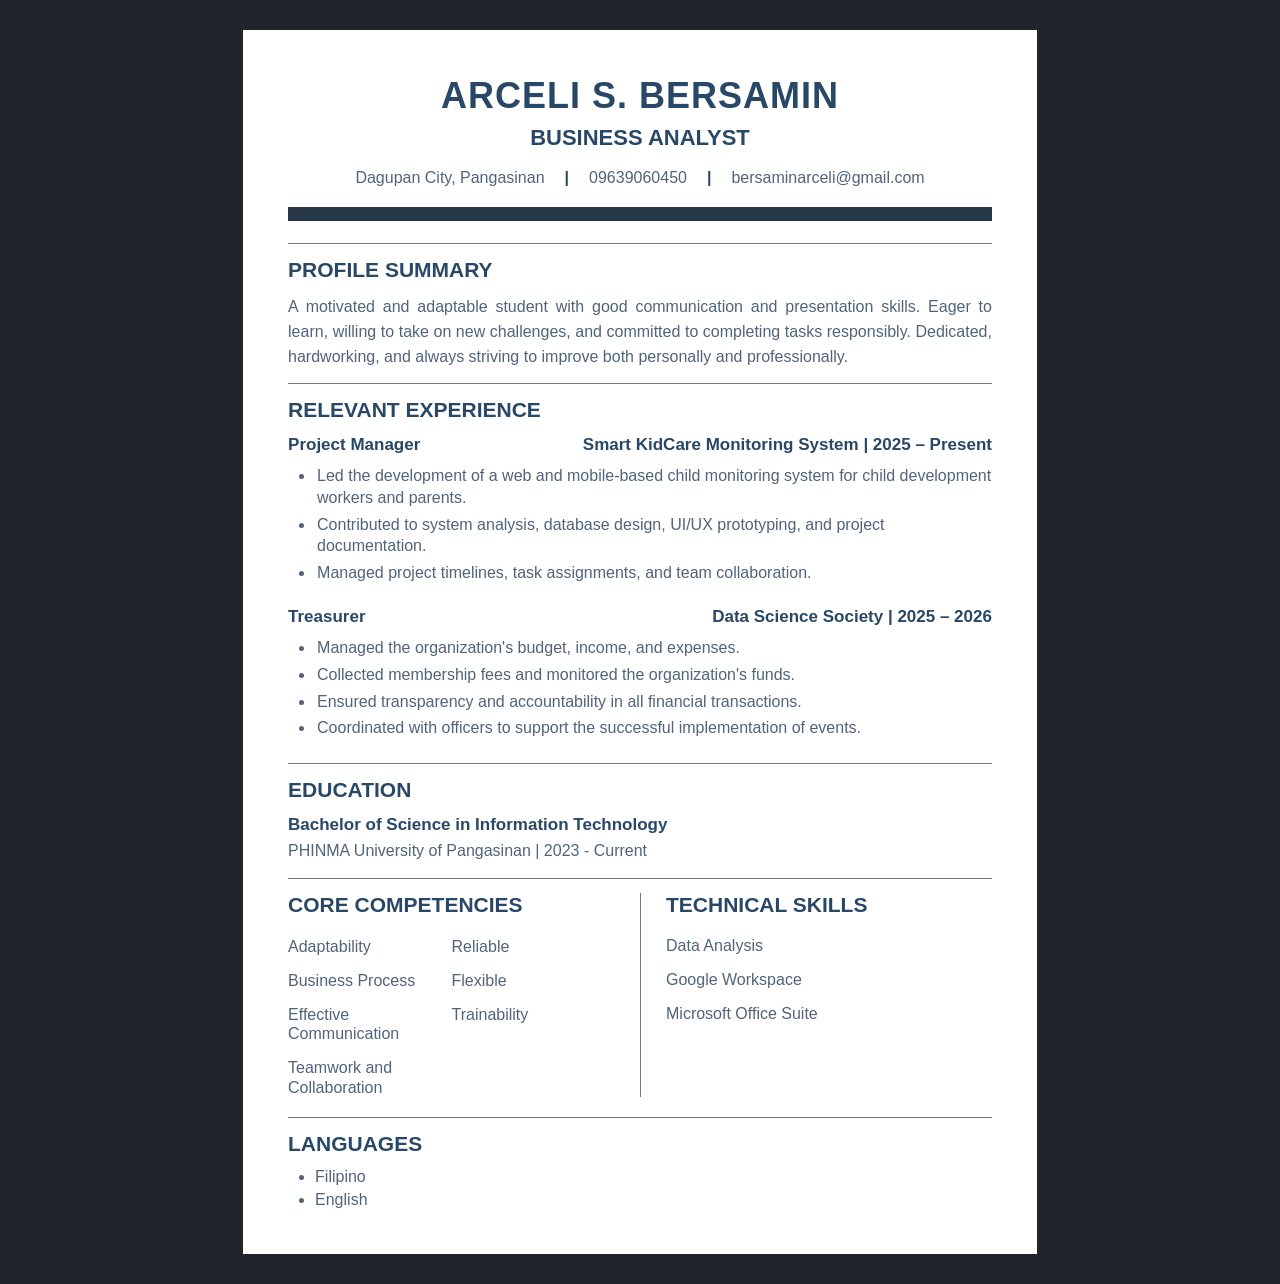
==== bersamin.html @ d405deb0 "Add HTML CV for Arceli S. Bersamin This file contains the HTML structure and styling for Arceli S. B" ====
<!DOCTYPE html>
<html lang="en">
<head>
    <meta charset="UTF-8">
    <meta name="viewport" content="width=device-width, initial-scale=1.0">

    <title>Arceli S. Bersamin - Curriculum Vitae</title>

    <style>

        /* ==============================
           PAGE / BODY
        ============================== */

        * {
            box-sizing: border-box;
        }

        body {
            margin: 0;
            padding: 30px;
            background-color: #20252b;
            font-family: Arial, Helvetica, sans-serif;
            color: #30465e;
        }

        .cv {
            width: 8.27in;
            min-height: 11.69in;
            margin: 0 auto;
            padding: 45px 45px 40px 45px;
            background-color: white;
        }


        /* ==============================
           HEADER
        ============================== */

        .header {
            text-align: center;
        }

        .name {
            margin: 0;
            font-size: 36px;
            font-weight: 800;
            letter-spacing: 1px;
            color: #294766;
        }

        .job-title {
            margin: 8px 0 18px 0;
            font-size: 22px;
            font-weight: bold;
            color: #294766;
        }

        .contact {
            display: flex;
            justify-content: center;
            align-items: center;
            gap: 20px;
            font-size: 16px;
            color: #50647a;
        }

        .contact .divider {
            font-weight: bold;
            color: #294766;
        }


        /* ==============================
           THICK LINE UNDER HEADER
        ============================== */

        .header-line {
            height: 14px;
            background-color: #263847;
            margin-top: 20px;
            margin-bottom: 22px;
        }


        /* ==============================
           GENERAL SECTIONS
        ============================== */

        .section {
            border-top: 1px solid #777;
            padding-top: 14px;
            margin-top: 14px;
        }

        .section-title {
            margin: 0 0 13px 0;
            font-size: 21px;
            font-weight: 800;
            color: #294766;
        }


        /* ==============================
           PROFILE SUMMARY
        ============================== */

        .profile-text {
            margin: 0;
            font-size: 16px;
            line-height: 1.55;
            text-align: justify;
            color: #50647a;
        }


        /* ==============================
           EXPERIENCE
        ============================== */

        .experience {
            margin-bottom: 24px;
        }

        .experience-header {
            display: flex;
            justify-content: space-between;
            align-items: baseline;
            margin-bottom: 10px;
        }

        .position {
            font-size: 17px;
            font-weight: bold;
            color: #294766;
        }

        .company {
            font-size: 17px;
            font-weight: bold;
            color: #294766;
            text-align: right;
        }

        .experience ul {
            margin: 0;
            padding-left: 27px;
        }

        .experience li {
            margin-bottom: 5px;
            padding-left: 2px;
            font-size: 16px;
            line-height: 1.35;
            color: #50647a;
        }


        /* ==============================
           EDUCATION
        ============================== */

        .education-title {
            margin-bottom: 7px;
            font-size: 17px;
            font-weight: bold;
            color: #294766;
        }

        .education-details {
            font-size: 16px;
            color: #50647a;
        }


        /* ==============================
           TWO COLUMN SECTION
        ============================== */

        .two-columns {
            display: grid;
            grid-template-columns: 1fr 1fr;
            margin-top: 18px;
            padding-top: 14px;
            border-top: 1px solid #777;
        }

        .column {
            padding-right: 25px;
        }

        .column + .column {
            padding-left: 25px;
            padding-right: 0;
            border-left: 1px solid #777;
        }

        .column-title {
            margin: 0 0 20px 0;
            font-size: 21px;
            font-weight: 800;
            color: #294766;
        }


        /* ==============================
           CORE COMPETENCIES
        ============================== */

        .competencies {
            display: grid;
            grid-template-columns: 1fr 1fr;
            row-gap: 15px;
            font-size: 16px;
            color: #50647a;
        }

        .competencies div {
            line-height: 1.2;
        }


        /* ==============================
           TECHNICAL SKILLS
        ============================== */

        .technical-skills {
            display: flex;
            flex-direction: column;
            gap: 16px;
            font-size: 16px;
            color: #50647a;
        }


        /* ==============================
           LANGUAGES
        ============================== */

        .languages {
            margin-top: 20px;
            padding-top: 14px;
            border-top: 1px solid #777;
        }

        .languages-title {
            margin: 0 0 12px 0;
            font-size: 21px;
            font-weight: 800;
            color: #294766;
        }

        .languages ul {
            margin: 0;
            padding-left: 27px;
        }

        .languages li {
            margin-bottom: 5px;
            font-size: 16px;
            color: #50647a;
        }


        /* ==============================
           PRINT / SAVE AS PDF
        ============================== */

        @media print {

            body {
                margin: 0;
                padding: 0;
                background-color: white;
            }

            .cv {
                width: 8.27in;
                min-height: 11.69in;
                margin: 0;
                padding: 45px 45px 40px 45px;
                box-shadow: none;
            }

            @page {
                size: A4;
                margin: 0;
            }
        }


        /* ==============================
           MOBILE RESPONSIVE
        ============================== */

        @media screen and (max-width: 800px) {

            body {
                padding: 10px;
            }

            .cv {
                width: 100%;
                min-height: auto;
                padding: 30px 25px;
            }

            .name {
                font-size: 28px;
            }

            .job-title {
                font-size: 18px;
            }

            .contact {
                flex-direction: column;
                gap: 5px;
            }

            .contact .divider {
                display: none;
            }

            .experience-header {
                flex-direction: column;
                gap: 5px;
            }

            .company {
                text-align: left;
            }

            .two-columns {
                grid-template-columns: 1fr;
            }

            .column {
                padding-right: 0;
            }

            .column + .column {
                margin-top: 25px;
                padding-top: 20px;
                padding-left: 0;
                border-left: none;
                border-top: 1px solid #777;
            }
        }

    </style>
</head>


<body>

    <!-- ==========================================
         CV CONTAINER
    =========================================== -->

    <div class="cv">


        <!-- ==========================================
             HEADER
        =========================================== -->

        <header class="header">

            <h1 class="name">
                ARCELI S. BERSAMIN
            </h1>

            <h2 class="job-title">
                BUSINESS ANALYST
            </h2>

            <div class="contact">

                <span>
                    Dagupan City, Pangasinan
                </span>

                <span class="divider">
                    |
                </span>

                <span>
                    09639060450
                </span>

                <span class="divider">
                    |
                </span>

                <span>
                    bersaminarceli@gmail.com
                </span>

            </div>

        </header>


        <!-- THICK DARK LINE -->

        <div class="header-line"></div>


        <!-- ==========================================
             PROFILE SUMMARY
        =========================================== -->

        <section class="section">

            <h2 class="section-title">
                PROFILE SUMMARY
            </h2>

            <p class="profile-text">
                A motivated and adaptable student with good communication and
                presentation skills. Eager to learn, willing to take on new
                challenges, and committed to completing tasks responsibly.
                Dedicated, hardworking, and always striving to improve both
                personally and professionally.
            </p>

        </section>


        <!-- ==========================================
             RELEVANT EXPERIENCE
        =========================================== -->

        <section class="section">

            <h2 class="section-title">
                RELEVANT EXPERIENCE
            </h2>


            <!-- SMART KIDCARE EXPERIENCE -->

            <div class="experience">

                <div class="experience-header">

                    <span class="position">
                        Project Manager
                    </span>

                    <span class="company">
                        Smart KidCare Monitoring System | 2025 – Present
                    </span>

                </div>

                <ul>

                    <li>
                        Led the development of a web and mobile-based child
                        monitoring system for child development workers and
                        parents.
                    </li>

                    <li>
                        Contributed to system analysis, database design,
                        UI/UX prototyping, and project documentation.
                    </li>

                    <li>
                        Managed project timelines, task assignments, and team
                        collaboration.
                    </li>

                </ul>

            </div>


            <!-- TREASURER EXPERIENCE -->

            <div class="experience">

                <div class="experience-header">

                    <span class="position">
                        Treasurer
                    </span>

                    <span class="company">
                        Data Science Society | 2025 – 2026
                    </span>

                </div>

                <ul>

                    <li>
                        Managed the organization's budget, income, and
                        expenses.
                    </li>

                    <li>
                        Collected membership fees and monitored the
                        organization's funds.
                    </li>

                    <li>
                        Ensured transparency and accountability in all
                        financial transactions.
                    </li>

                    <li>
                        Coordinated with officers to support the successful
                        implementation of events.
                    </li>

                </ul>

            </div>

        </section>


        <!-- ==========================================
             EDUCATION
        =========================================== -->

        <section class="section">

            <h2 class="section-title">
                EDUCATION
            </h2>

            <div class="education-title">
                Bachelor of Science in Information Technology
            </div>

            <div class="education-details">
                PHINMA University of Pangasinan | 2023 - Current
            </div>

        </section>


        <!-- ==========================================
             CORE COMPETENCIES + TECHNICAL SKILLS
        =========================================== -->

        <div class="two-columns">


            <!-- CORE COMPETENCIES -->

            <div class="column">

                <h2 class="column-title">
                    CORE COMPETENCIES
                </h2>

                <div class="competencies">

                    <div>
                        Adaptability
                    </div>

                    <div>
                        Reliable
                    </div>

                    <div>
                        Business Process
                    </div>

                    <div>
                        Flexible
                    </div>

                    <div>
                        Effective Communication
                    </div>

                    <div>
                        Trainability
                    </div>

                    <div>
                        Teamwork and Collaboration
                    </div>

                </div>

            </div>


            <!-- TECHNICAL SKILLS -->

            <div class="column">

                <h2 class="column-title">
                    TECHNICAL SKILLS
                </h2>

                <div class="technical-skills">

                    <div>
                        Data Analysis
                    </div>

                    <div>
                        Google Workspace
                    </div>

                    <div>
                        Microsoft Office Suite
                    </div>

                </div>

            </div>

        </div>


        <!-- ==========================================
             LANGUAGES
        =========================================== -->

        <section class="languages">

            <h2 class="languages-title">
                LANGUAGES
            </h2>

            <ul>

                <li>
                    Filipino
                </li>

                <li>
                    English
                </li>

            </ul>

        </section>


    </div>

</body>
</html>
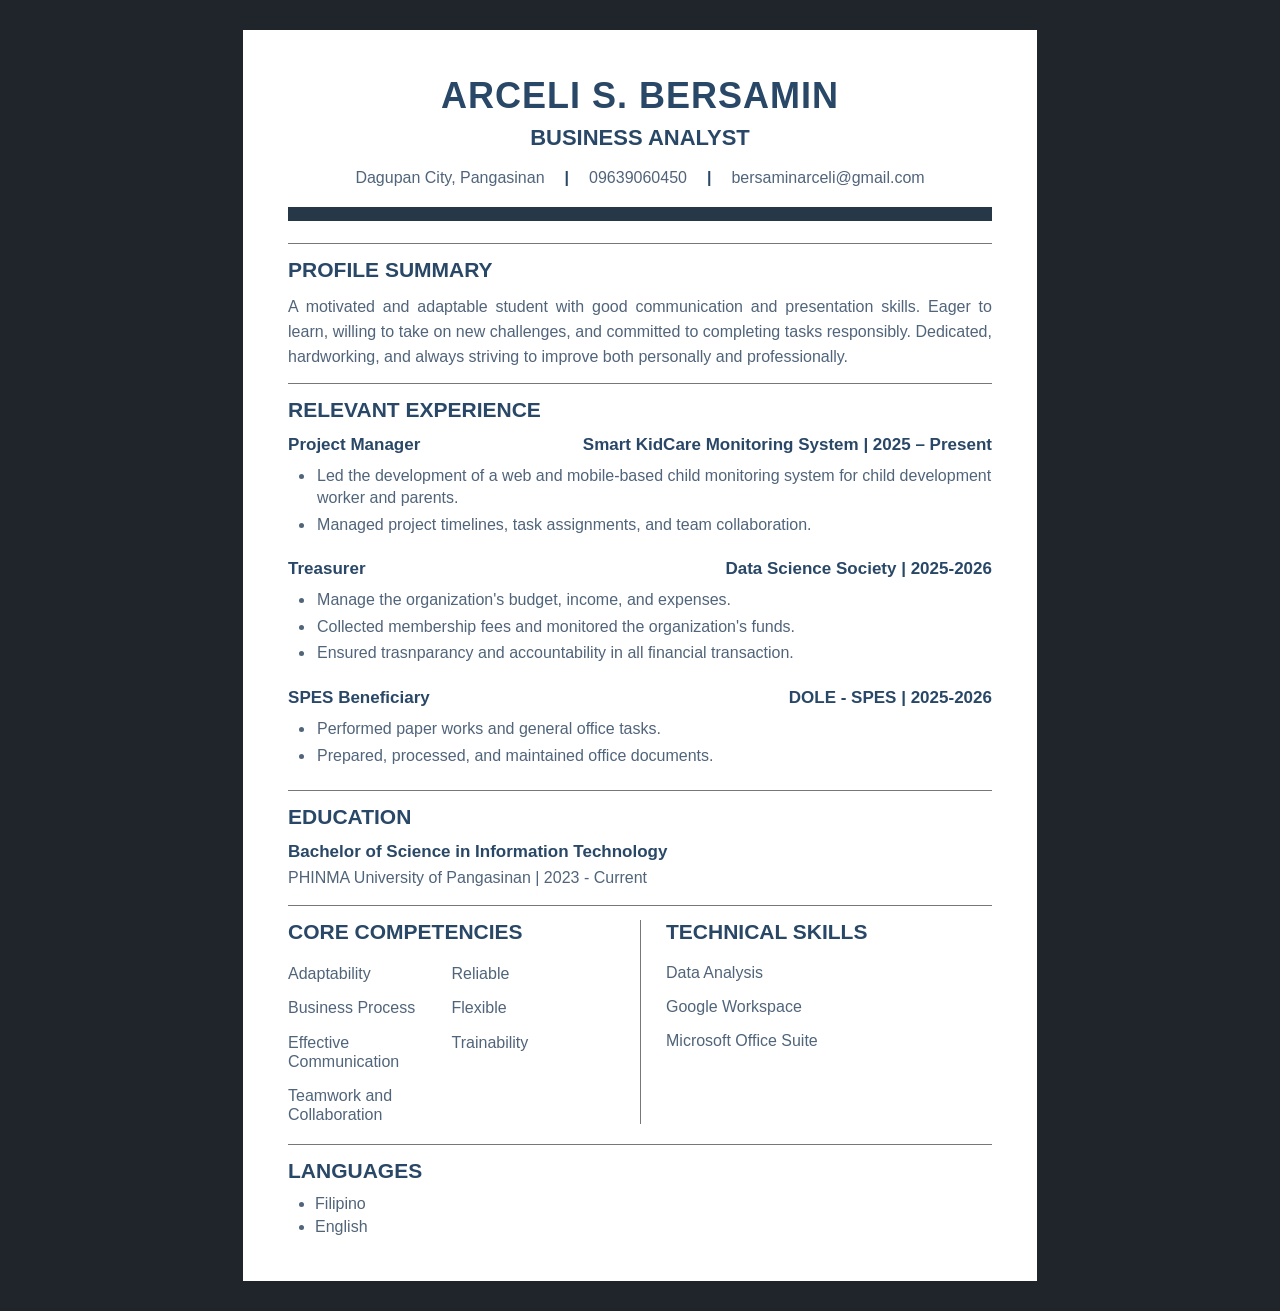
==== commit 9e8f080d: "Update DOLE SPES experienceeee Removed unnecessary comments and improved text clarity in the CV." ====
--- a/bersamin.html
+++ b/bersamin.html
@@ -8,9 +8,6 @@
 
     <style>
 
-        /* ==============================
-           PAGE / BODY
-        ============================== */
 
         * {
             box-sizing: border-box;
@@ -33,9 +30,6 @@
         }
 
 
-        /* ==============================
-           HEADER
-        ============================== */
 
         .header {
             text-align: center;
@@ -71,9 +65,6 @@
         }
 
 
-        /* ==============================
-           THICK LINE UNDER HEADER
-        ============================== */
 
         .header-line {
             height: 14px;
@@ -83,9 +74,6 @@
         }
 
 
-        /* ==============================
-           GENERAL SECTIONS
-        ============================== */
 
         .section {
             border-top: 1px solid #777;
@@ -100,10 +88,6 @@
             color: #294766;
         }
 
-
-        /* ==============================
-           PROFILE SUMMARY
-        ============================== */
 
         .profile-text {
             margin: 0;
@@ -114,9 +98,6 @@
         }
 
 
-        /* ==============================
-           EXPERIENCE
-        ============================== */
 
         .experience {
             margin-bottom: 24px;
@@ -156,9 +137,6 @@
         }
 
 
-        /* ==============================
-           EDUCATION
-        ============================== */
 
         .education-title {
             margin-bottom: 7px;
@@ -173,9 +151,6 @@
         }
 
 
-        /* ==============================
-           TWO COLUMN SECTION
-        ============================== */
 
         .two-columns {
             display: grid;
@@ -203,9 +178,6 @@
         }
 
 
-        /* ==============================
-           CORE COMPETENCIES
-        ============================== */
 
         .competencies {
             display: grid;
@@ -220,9 +192,6 @@
         }
 
 
-        /* ==============================
-           TECHNICAL SKILLS
-        ============================== */
 
         .technical-skills {
             display: flex;
@@ -233,9 +202,6 @@
         }
 
 
-        /* ==============================
-           LANGUAGES
-        ============================== */
 
         .languages {
             margin-top: 20px;
@@ -262,9 +228,6 @@
         }
 
 
-        /* ==============================
-           PRINT / SAVE AS PDF
-        ============================== */
 
         @media print {
 
@@ -289,9 +252,6 @@
         }
 
 
-        /* ==============================
-           MOBILE RESPONSIVE
-        ============================== */
 
         @media screen and (max-width: 800px) {
 
@@ -354,16 +314,10 @@
 
 <body>
 
-    <!-- ==========================================
-         CV CONTAINER
-    =========================================== -->
 
     <div class="cv">
 
 
-        <!-- ==========================================
-             HEADER
-        =========================================== -->
 
         <header class="header">
 
@@ -407,9 +361,6 @@
         <div class="header-line"></div>
 
 
-        <!-- ==========================================
-             PROFILE SUMMARY
-        =========================================== -->
 
         <section class="section">
 
@@ -428,10 +379,6 @@
         </section>
 
 
-        <!-- ==========================================
-             RELEVANT EXPERIENCE
-        =========================================== -->
-
         <section class="section">
 
             <h2 class="section-title">
@@ -459,14 +406,10 @@
 
                     <li>
                         Led the development of a web and mobile-based child
-                        monitoring system for child development workers and
+                        monitoring system for child development worker and
                         parents.
                     </li>
-
-                    <li>
-                        Contributed to system analysis, database design,
-                        UI/UX prototyping, and project documentation.
-                    </li>
+                    
 
                     <li>
                         Managed project timelines, task assignments, and team
@@ -478,7 +421,6 @@
             </div>
 
 
-            <!-- TREASURER EXPERIENCE -->
 
             <div class="experience">
 
@@ -489,7 +431,7 @@
                     </span>
 
                     <span class="company">
-                        Data Science Society | 2025 – 2026
+                        Data Science Society | 2025-2026
                     </span>
 
                 </div>
@@ -497,35 +439,50 @@
                 <ul>
 
                     <li>
-                        Managed the organization's budget, income, and
-                        expenses.
+                        Manage the organization's budget, income, and expenses.
+                
                     </li>
 
                     <li>
-                        Collected membership fees and monitored the
-                        organization's funds.
+                        Collected membership fees and monitored the organization's funds.
+                
                     </li>
 
                     <li>
-                        Ensured transparency and accountability in all
-                        financial transactions.
+                        Ensured trasnparancy and accountability in all financial transaction.
+                
                     </li>
 
+                </ul>
+
+            </div>
+
+            <div class="experience">
+                <div class="experience-header">
+
+                    <span class="position">
+                        SPES Beneficiary 
+                    </span>
+
+                    <span class="company">
+                        DOLE - SPES | 2025-2026
+                    </span>
+                </div>
+
+                <ul>
                     <li>
-                        Coordinated with officers to support the successful
-                        implementation of events.
+                        Performed paper works and general office tasks.
                     </li>
-
+                    
+                    <li>
+                        Prepared, processed, and maintained office documents.
+                    </li>
+                    
                 </ul>
-
-            </div>
-
+            </div>
+            
         </section>
 
-
-        <!-- ==========================================
-             EDUCATION
-        =========================================== -->
 
         <section class="section">
 
@@ -544,10 +501,6 @@
         </section>
 
 
-        <!-- ==========================================
-             CORE COMPETENCIES + TECHNICAL SKILLS
-        =========================================== -->
-
         <div class="two-columns">
 
 
@@ -623,9 +576,6 @@
         </div>
 
 
-        <!-- ==========================================
-             LANGUAGES
-        =========================================== -->
 
         <section class="languages">
 
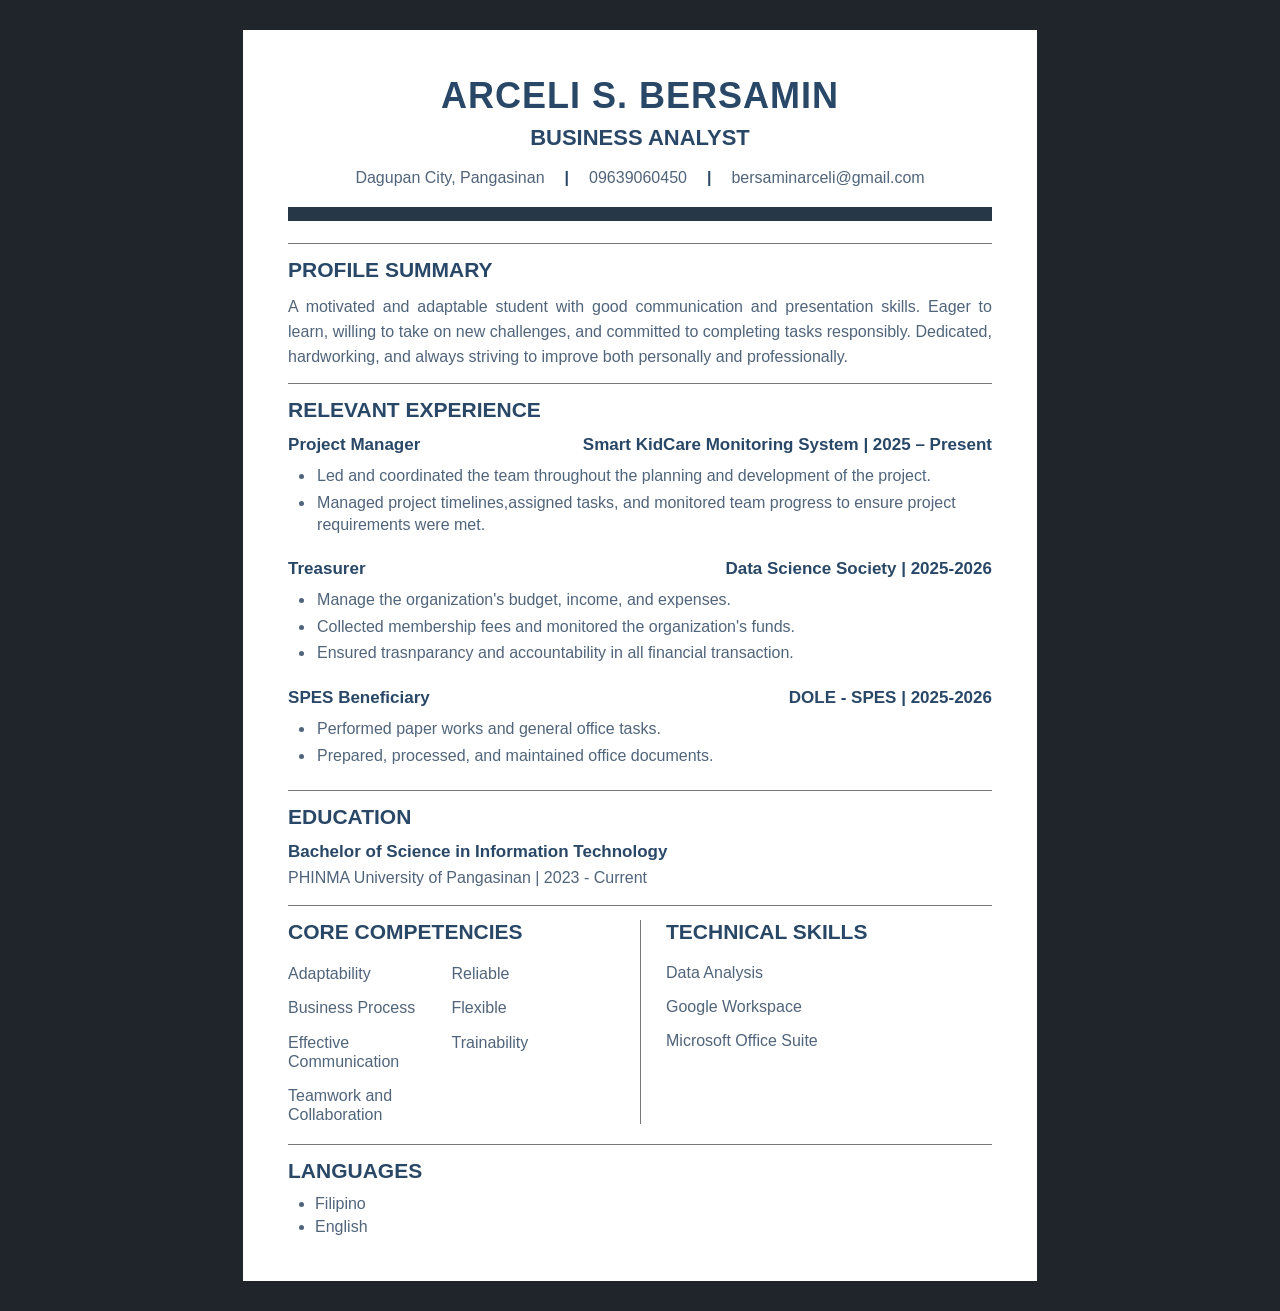
==== commit 7200202e: "relevant exp" ====
--- a/bersamin.html
+++ b/bersamin.html
@@ -405,15 +405,12 @@
                 <ul>
 
                     <li>
-                        Led the development of a web and mobile-based child
-                        monitoring system for child development worker and
-                        parents.
+                        Led and coordinated the team throughout the planning and development of the project.
                     </li>
                     
 
                     <li>
-                        Managed project timelines, task assignments, and team
-                        collaboration.
+                        Managed project timelines,assigned tasks, and monitored team progress to ensure project requirements were met.
                     </li>
 
                 </ul>
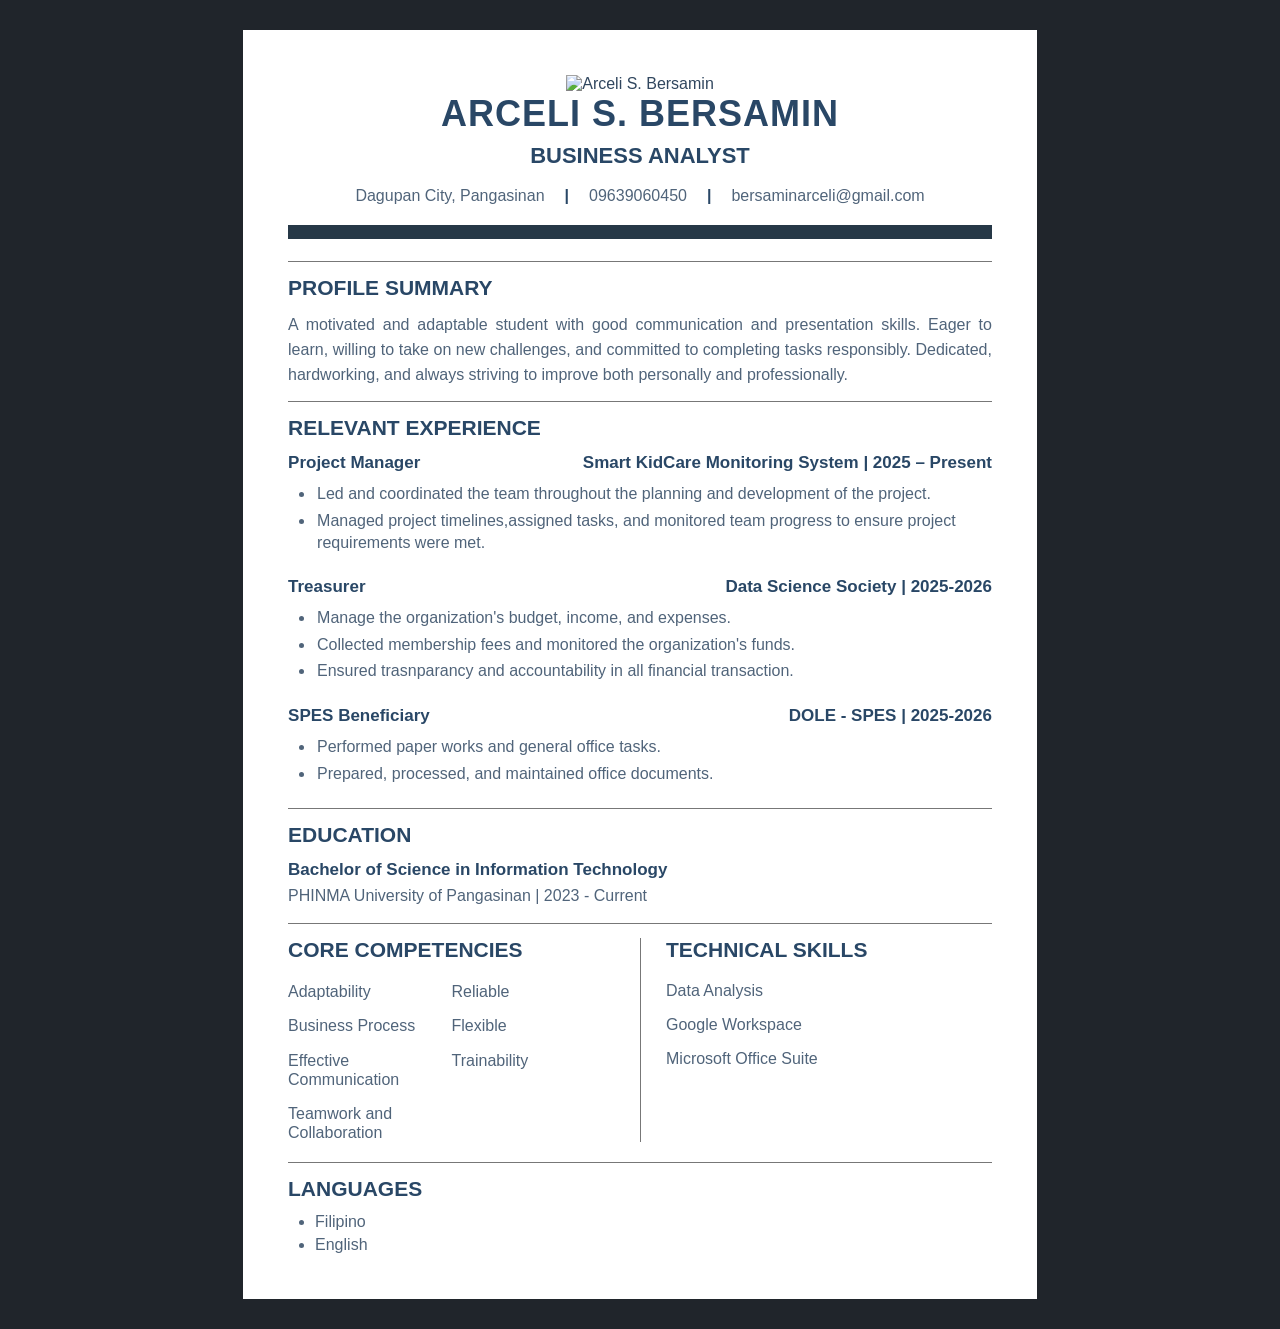
==== commit d3b21224: "Add profile photo styling to bersamin.html" ====
--- a/bersamin.html
+++ b/bersamin.html
@@ -30,9 +30,25 @@
         }
 
 
-
         .header {
             text-align: center;
+        }
+         .profile-photo {
+            width: 125px;
+            height: 125px;
+            object-fit:cover;
+            border-radius: 50%;
+            display: block;
+            margin: 0 auto 18px auto;
+            border: 4px solid #294766;
+        }
+
+        .name {
+            margin: 0;
+            font-size: 36px;
+            font-weight: 800;
+            letter-spacing: 1px;
+            color: #294766;
         }
 
         .name {
@@ -317,10 +333,14 @@
 
     <div class="cv">
 
-
-
         <header class="header">
 
+            <img
+                src="cv%20photo.png"
+                alt="Arceli S. Bersamin"
+                class="profile photo"
+            >
+            
             <h1 class="name">
                 ARCELI S. BERSAMIN
             </h1>
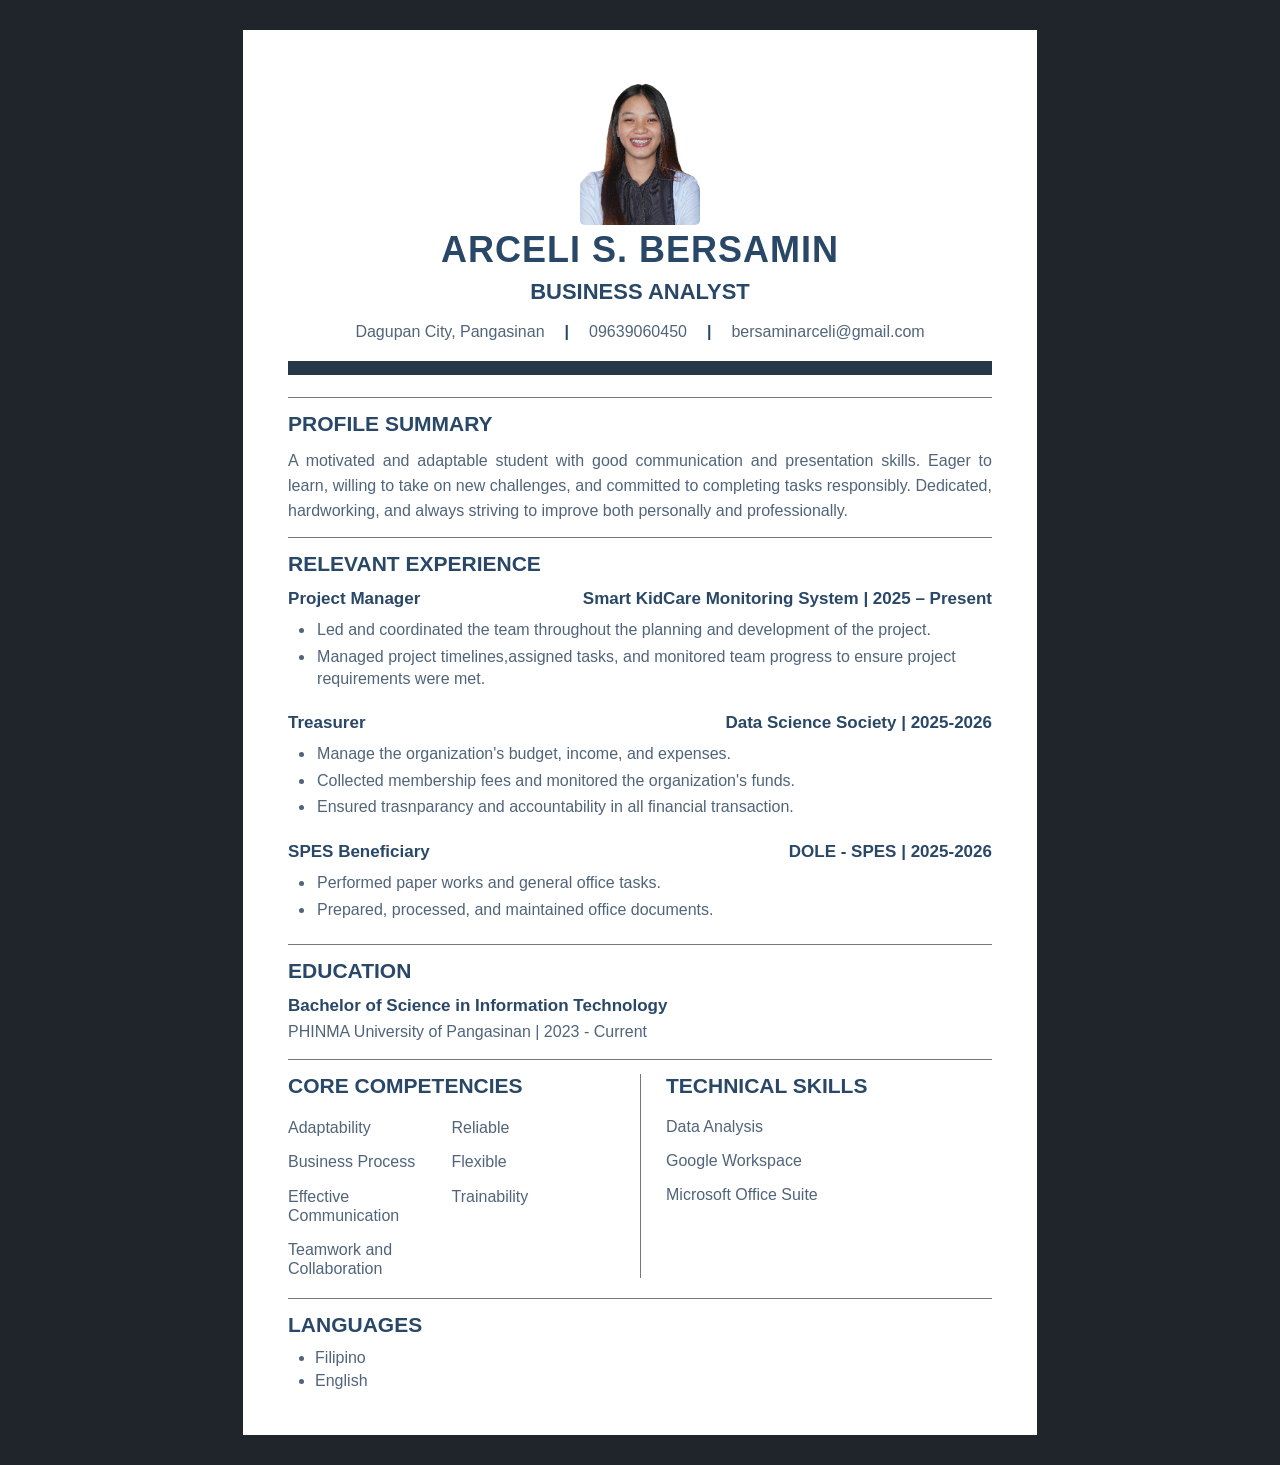
==== commit 83123fbb: "adding pic cv Updated profile photo dimensions and class name." ====
--- a/bersamin.html
+++ b/bersamin.html
@@ -34,13 +34,10 @@
             text-align: center;
         }
          .profile-photo {
-            width: 125px;
-            height: 125px;
+            width: 120px;
+            height: 150px;
             object-fit:cover;
-            border-radius: 50%;
-            display: block;
-            margin: 0 auto 18px auto;
-            border: 4px solid #294766;
+            border-radius: 5px;
         }
 
         .name {
@@ -336,9 +333,9 @@
         <header class="header">
 
             <img
-                src="cv%20photo.png"
+                src="cv photo.png"
                 alt="Arceli S. Bersamin"
-                class="profile photo"
+                class="profile-photo"
             >
             
             <h1 class="name">
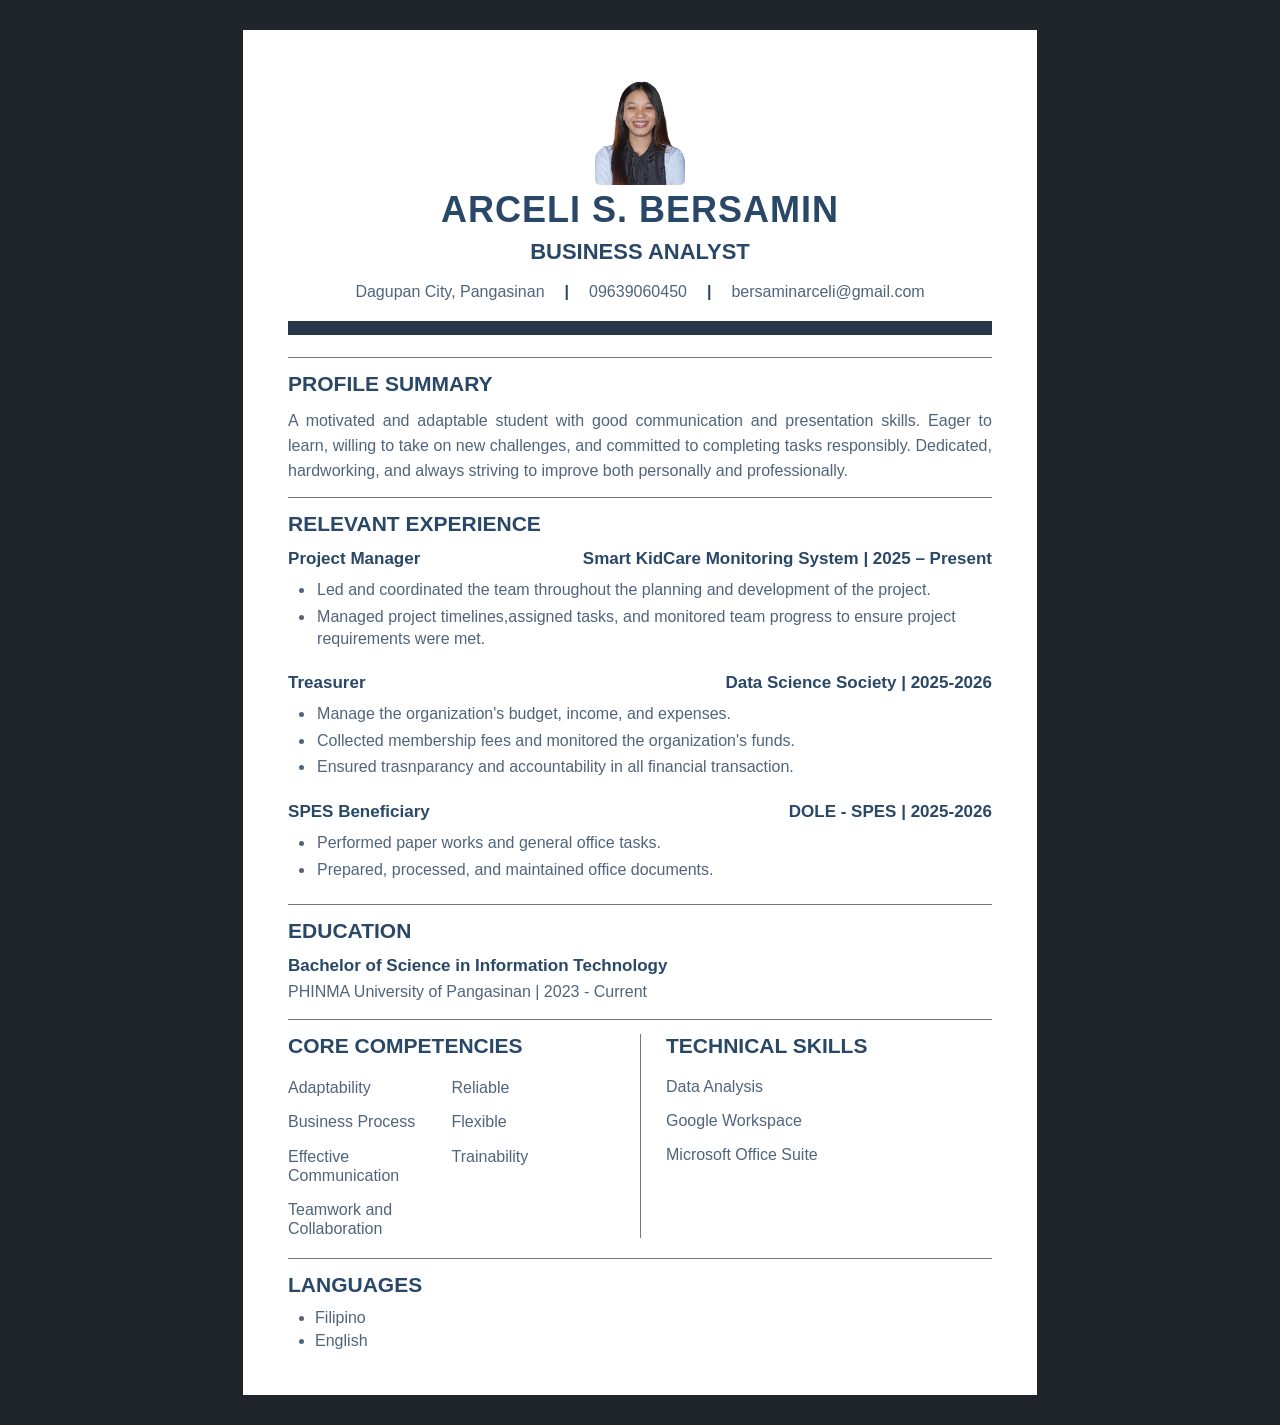
==== commit 621b1923: "cv size" ====
--- a/bersamin.html
+++ b/bersamin.html
@@ -34,8 +34,8 @@
             text-align: center;
         }
          .profile-photo {
-            width: 120px;
-            height: 150px;
+            width: 90px;
+            height: 110px;
             object-fit:cover;
             border-radius: 5px;
         }
